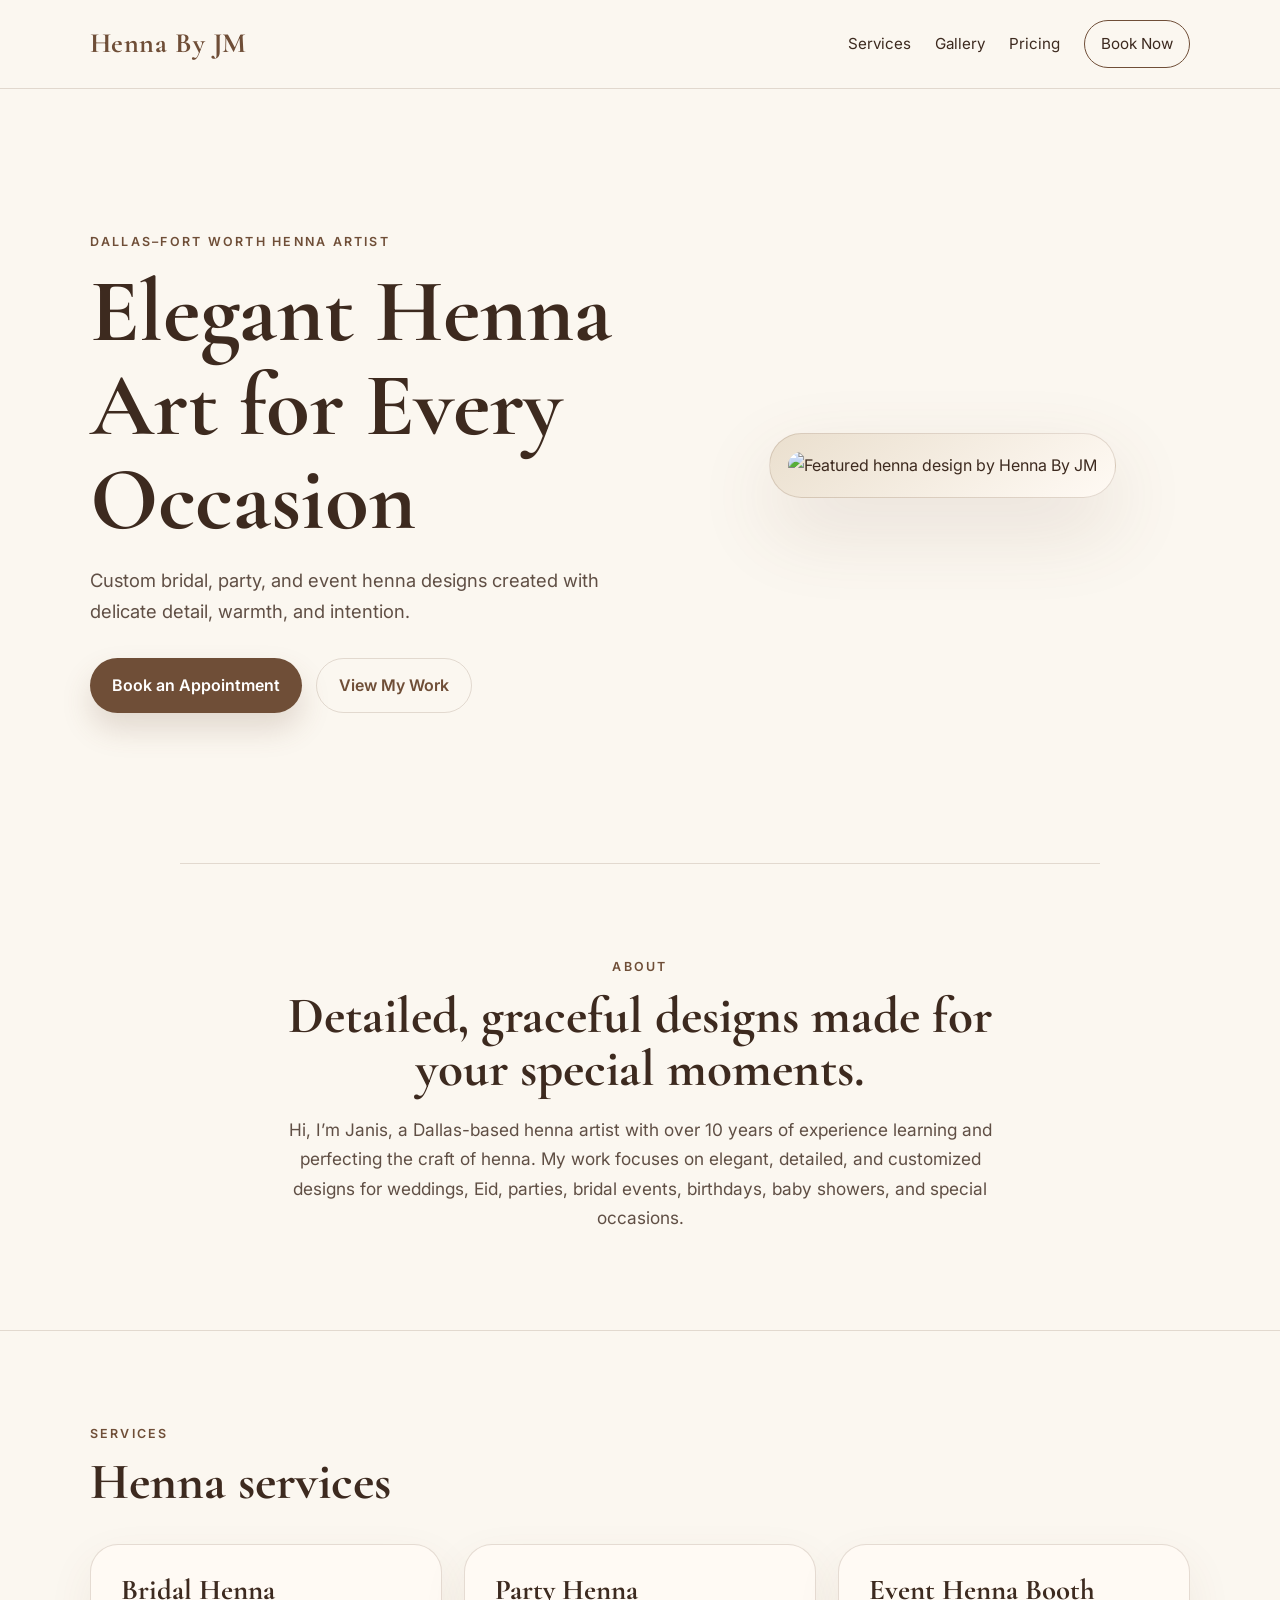
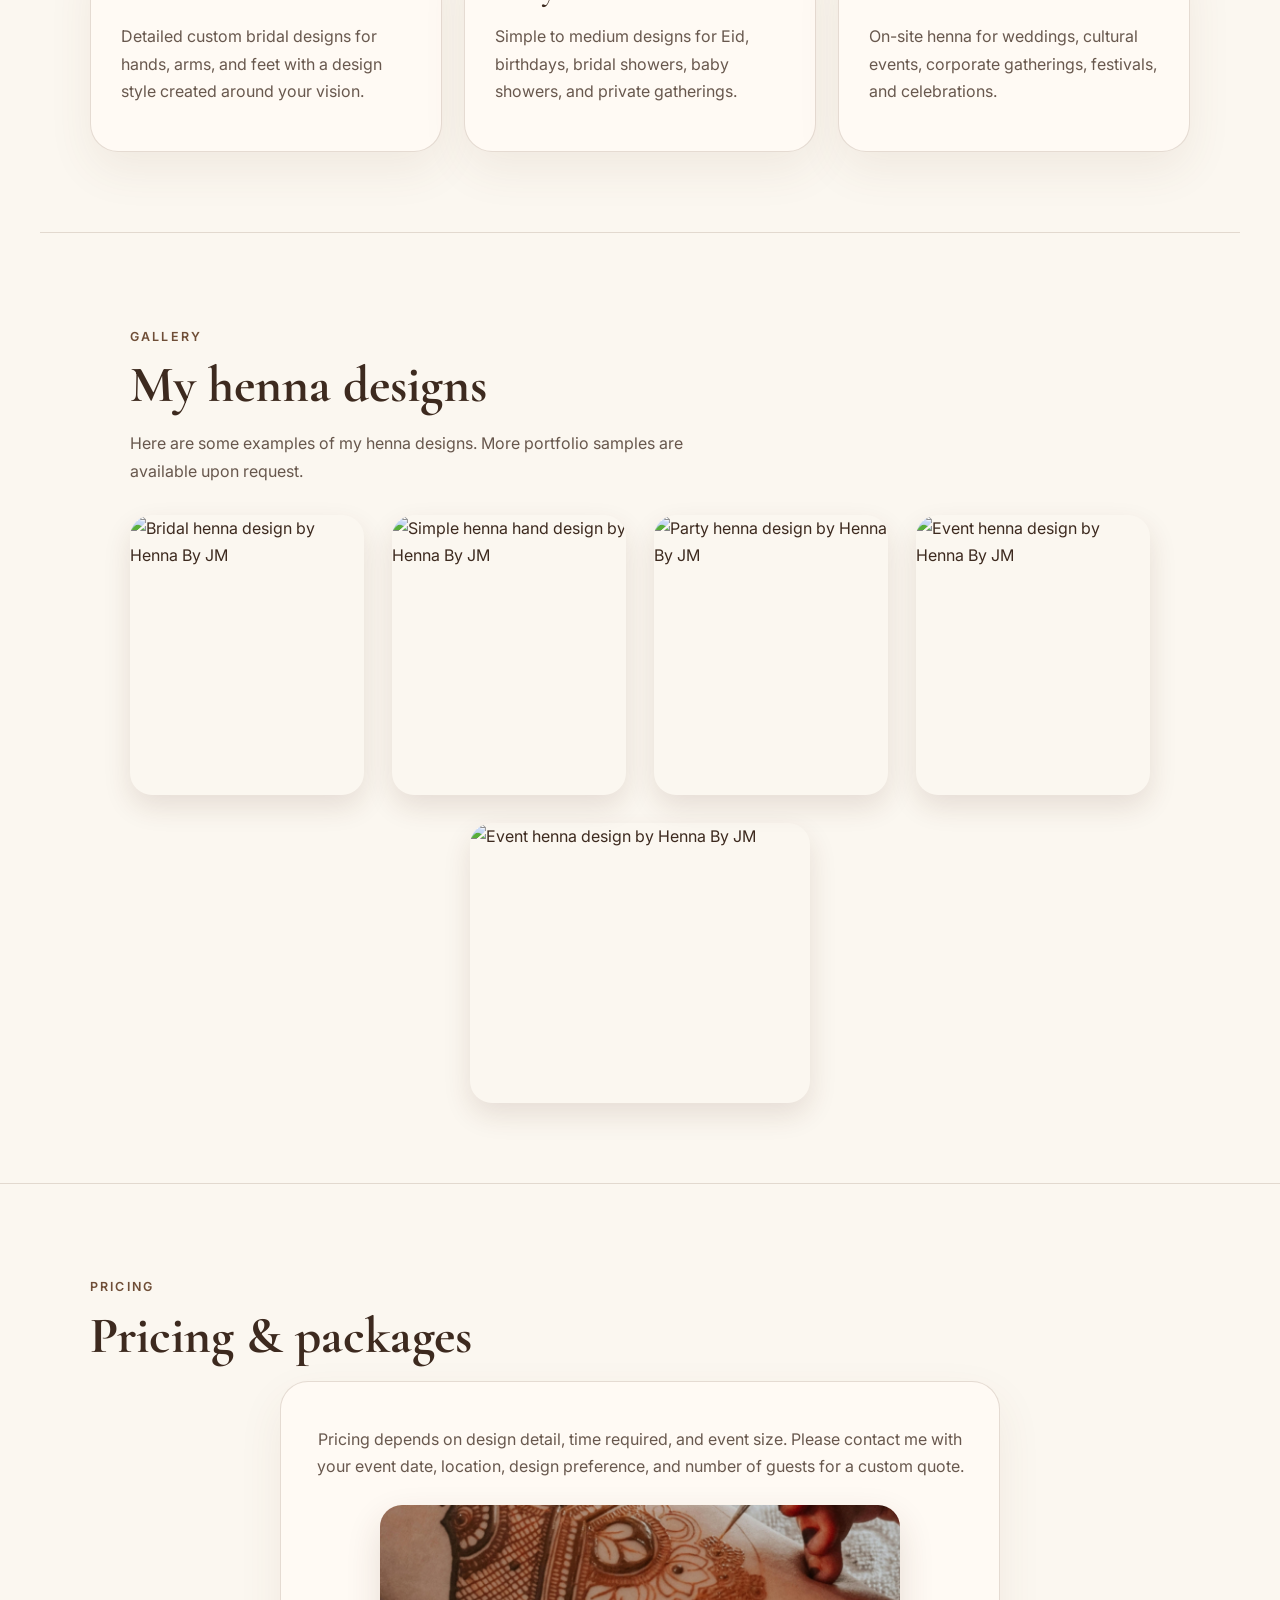
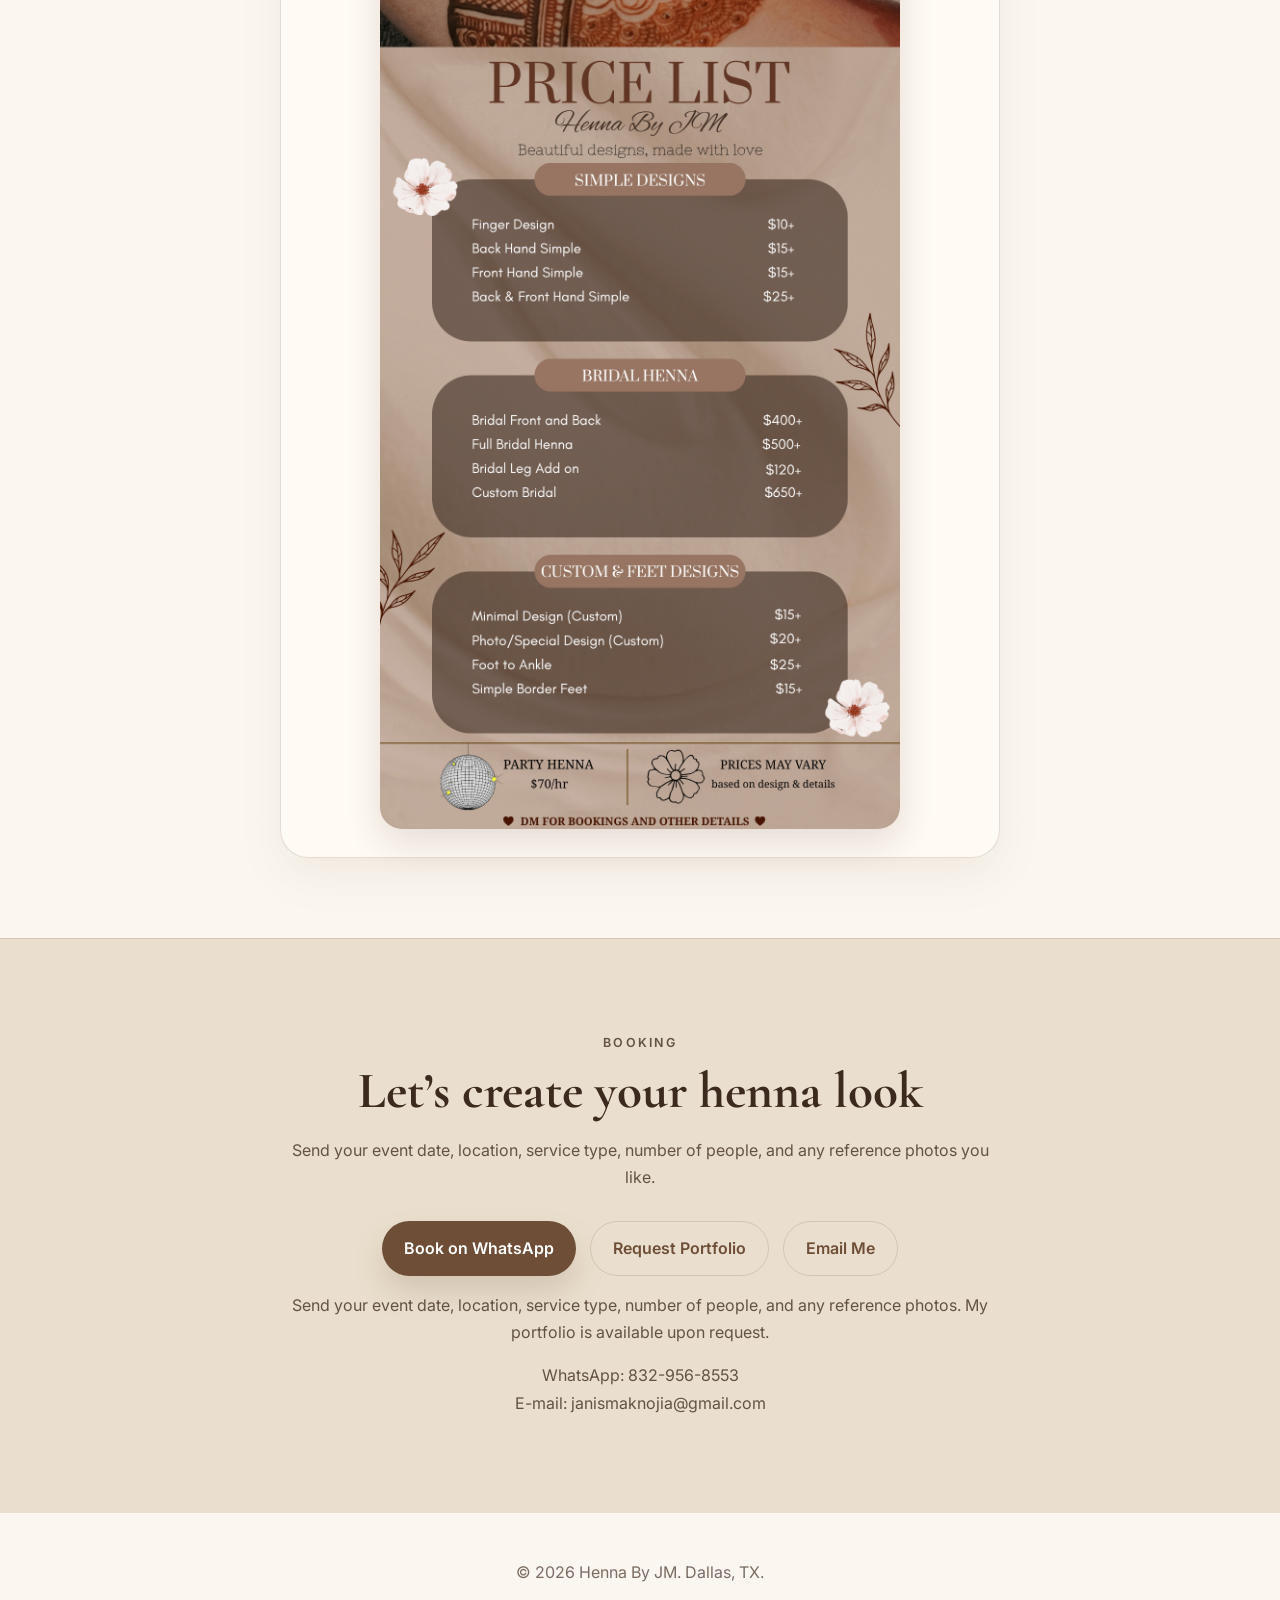
==== index.html @ cafc3045 "Add files via upload" ====
<!DOCTYPE html>
<html lang="en">
<head>
  <meta charset="UTF-8" />
  <meta name="viewport" content="width=device-width, initial-scale=1.0" />
  <title>Henna By JM | Dallas Henna Artist</title>
  <meta name="description" content="Elegant henna art for bridal, parties, Eid, weddings, and special occasions in Dallas, TX." />
  <link rel="preconnect" href="https://fonts.googleapis.com">
  <link rel="preconnect" href="https://fonts.gstatic.com" crossorigin>
  <link href="https://fonts.googleapis.com/css2?family=Cormorant+Garamond:wght@500;600;700&family=Inter:wght@300;400;500;600&display=swap" rel="stylesheet">
  <link rel="stylesheet" href="style.css" />
</head>
<body>
  <header class="site-header">
    <a href="#home" class="brand">Henna By JM</a>
    <nav class="nav">
      <a href="#services">Services</a>
      <a href="#gallery">Gallery</a>
      <a href="#pricing">Pricing</a>
      <a href="#contact" class="nav-button">Book Now</a>
    </nav>
  </header>

  <main>
    <section id="home" class="hero">
      <div class="hero-text">
        <p class="eyebrow">Dallas–Fort Worth Henna Artist</p>
        <h1>Elegant Henna Art for Every Occasion</h1>
        <p class="hero-copy">Custom bridal, party, and event henna designs created with delicate detail, warmth, and intention.</p>
        <div class="hero-actions">
          <a class="button primary" href="#contact">Book an Appointment</a>
          <a class="button secondary" href="#gallery">View My Work</a>
        </div>
      </div>
      <div class="hero-card" aria-label="Henna artwork placeholder">
        <img class="hero-image" src="henna.png.png" alt="Featured henna design by Henna By JM">
      </div>
    </section>

    <section class="intro section">
      <p class="section-label">About</p>
      <h2>Detailed, graceful designs made for your special moments.</h2>
      <p>Hi, I’m Janis, a Dallas-based henna artist with over 10 years of experience learning and perfecting the craft of henna. My work focuses on elegant, detailed, and customized designs for weddings, Eid, parties, bridal events, birthdays, baby showers, and special occasions.</p>
    </section>

    <section id="services" class="section services">
      <p class="section-label">Services</p>
      <h2>Henna services</h2>
      <div class="cards">
        <article class="card">
          <h3>Bridal Henna</h3>
          <p>Detailed custom bridal designs for hands, arms, and feet with a design style created around your vision.</p>
        </article>
        <article class="card">
          <h3>Party Henna</h3>
          <p>Simple to medium designs for Eid, birthdays, bridal showers, baby showers, and private gatherings.</p>
        </article>
        <article class="card">
          <h3>Event Henna Booth</h3>
          <p>On-site henna for weddings, cultural events, corporate gatherings, festivals, and celebrations.</p>
        </article>
      </div>
    </section>

    <section id="gallery" class="section gallery">
      <p class="section-label">Gallery</p>
      <h2>My henna designs</h2>
      <p class="gallery-note">Here are some examples of my henna designs. More portfolio samples are available upon request.</p>
      <div class="gallery-grid">
          <img src="henna16.png.png" alt="Bridal henna design by Henna By JM">
          <img src="henna10.png.png" alt="Simple henna hand design by Henna By JM">
          <img src="henna14.png.png" alt="Party henna design by Henna By JM">
          <img src="henna19.png.png" alt="Event henna design by Henna By JM">
          <img src="henna18.png.png" alt="Event henna design by Henna By JM">
           </div>
    </section>

    <section id="pricing" class="section pricing">
      <p class="section-label">Pricing</p>
      <h2>Pricing & packages</h2>
      <div class="pricing-box">
        <p>Pricing depends on design detail, time required, and event size. Please contact me with your event date, location, design preference, and number of guests for a custom quote.</p>
  <div class="pricing-image">
    <img src="pricing.png.png" alt="Henna By JM pricing list">
                 
        </ul>
      </div>
    </section>

    <section id="contact" class="section contact">
      <p class="section-label">Booking</p>
      <h2>Let’s create your henna look</h2>
      <p>Send your event date, location, service type, number of people, and any reference photos you like.</p>
      <div class="contact-actions">
        <a class="button primary" href="https://wa.me/18329568553" target="_blank" rel="noreferrer">Book on WhatsApp</a>
        <a class="button secondary" href="mailto:janismaknojia@gmail.com?subject=Henna%20 Portfolio%20Request">Request Portfolio</a>        
        <a class="button secondary" href="mailto:janismaknojia@gmail.com">Email Me</a>
      </div>
      <p class="small note">
      Send your event date, location, service type, number of people, and any reference photos. My portfolio is available upon request.
</p> 
     <p class="small note">
       WhatsApp: 832-956-8553<br>
       E-mail: janismaknojia@gmail.com
</p>
    </section>
  </main>

  <footer class="footer">
    <p>© <span id="year"></span> Henna By JM. Dallas, TX.</p>
  </footer>

  <script>
    document.getElementById('year').textContent = new Date().getFullYear();
  </script>
</body>
</html>
---- style.css ----
:root {
  --cream: #fbf7f0;
  --beige: #eadfce;
  --taupe: #b89f87;
  --brown: #6f4e37;
  --deep: #3d2a1f;
  --soft: #fffaf4;
  --line: rgba(111, 78, 55, 0.18);
}

* { box-sizing: border-box; }
html { scroll-behavior: smooth; }
body {
  margin: 0;
  background: var(--cream);
  color: var(--deep);
  font-family: 'Inter', sans-serif;
  line-height: 1.7;
}

.site-header {
  position: sticky;
  top: 0;
  z-index: 10;
  display: flex;
  justify-content: space-between;
  align-items: center;
  padding: 20px 7%;
  background: rgba(251, 247, 240, 0.92);
  backdrop-filter: blur(12px);
  border-bottom: 1px solid var(--line);
}

.brand {
  font-family: 'Cormorant Garamond', serif;
  font-size: 1.75rem;
  font-weight: 700;
  color: var(--brown);
  text-decoration: none;
  letter-spacing: 0.02em;
}

.nav { display: flex; align-items: center; gap: 24px; }
.nav a {
  color: var(--deep);
  text-decoration: none;
  font-size: 0.95rem;
}
.nav a:hover { color: var(--brown); }
.nav-button {
  padding: 10px 16px;
  border: 1px solid var(--brown);
  border-radius: 999px;
}

.hero {
  min-height: 86vh;
  display: grid;
  grid-template-columns: 1.05fr 0.95fr;
  gap: 56px;
  align-items: center;
  padding: 70px 7% 90px;
}

.eyebrow, .section-label {
  text-transform: uppercase;
  letter-spacing: 0.18em;
  color: var(--brown);
  font-size: 0.78rem;
  font-weight: 600;
  margin-bottom: 12px;
}

h1, h2, h3 {
  font-family: 'Cormorant Garamond', serif;
  line-height: 1.05;
  margin: 0 0 18px;
  color: var(--deep);
}

h1 { font-size: clamp(3rem, 7vw, 6.5rem); }
h2 { font-size: clamp(2.1rem, 4vw, 3.6rem); }
h3 { font-size: 1.8rem; }

.hero-copy {
  max-width: 620px;
  font-size: 1.15rem;
  color: rgba(61, 42, 31, 0.82);
}

.hero-actions, .contact-actions {
  display: flex;
  flex-wrap: wrap;
  gap: 14px;
  margin-top: 30px;
}

.button {
  display: inline-flex;
  align-items: center;
  justify-content: center;
  padding: 13px 22px;
  border-radius: 999px;
  text-decoration: none;
  font-weight: 600;
  transition: transform 0.2s ease, box-shadow 0.2s ease;
}
.button:hover { transform: translateY(-2px); }
.primary {
  background: var(--brown);
  color: white;
  box-shadow: 0 16px 30px rgba(111, 78, 55, 0.18);
}
.secondary {
  background: transparent;
  color: var(--brown);
  border: 1px solid var(--line);
}

.hero-card {
  background: linear-gradient(145deg, var(--beige), var(--soft));
  border: 1px solid var(--line);
  border-radius: 36px;
  padding: 18px;
  box-shadow: 0 30px 80px rgba(111, 78, 55, 0.14);
}

.photo-placeholder {
  min-height: 260px;
  border-radius: 28px;
  border: 1px dashed rgba(111, 78, 55, 0.36);
  background:
    radial-gradient(circle at 30% 20%, rgba(184, 159, 135, 0.22), transparent 32%),
    linear-gradient(145deg, #f7efe4, #fffaf4);
  display: flex;
  align-items: center;
  justify-content: center;
  text-align: center;
  padding: 28px;
  color: rgba(61, 42, 31, 0.58);
  font-family: 'Cormorant Garamond', serif;
  font-size: 1.4rem;
}
.photo-placeholder.large { min-height: 560px; }

.section {
  padding: 85px 7%;
  border-top: 1px solid var(--line);
}
.intro {
  max-width: 920px;
  margin: 0 auto;
  text-align: center;
}
.intro p:last-child {
  font-size: 1.08rem;
  color: rgba(61, 42, 31, 0.82);
}

.cards {
  display: grid;
  grid-template-columns: repeat(3, 1fr);
  gap: 22px;
  margin-top: 34px;
}
.card, .pricing-box {
  background: var(--soft);
  border: 1px solid var(--line);
  border-radius: 28px;
  padding: 30px;
  box-shadow: 0 18px 45px rgba(111, 78, 55, 0.08);
}
.card p, .pricing-box p, .pricing-box li, .contact p {
  color: rgba(61, 42, 31, 0.78);
}

.gallery-note { max-width: 620px; color: rgba(61, 42, 31, 0.78); }
.gallery-grid {
  display: grid;
  grid-template-columns: repeat(4, 1fr);
  gap: 18px;
  margin-top: 30px;
}

.pricing-box { max-width: 760px; }
ul { padding-left: 20px; }
li { margin: 10px 0; }

.contact {
  background: var(--beige);
  text-align: center;
}
.contact p { max-width: 720px; margin-left: auto; margin-right: auto; }
.contact-actions { justify-content: center; }
.small-note { font-size: 0.88rem; margin-top: 18px; }

.footer {
  padding: 30px 7%;
  text-align: center;
  color: rgba(61, 42, 31, 0.68);
}

@media (max-width: 900px) {
  .site-header { align-items: flex-start; gap: 16px; flex-direction: column; }
  .nav { flex-wrap: wrap; gap: 14px; }
  .hero { grid-template-columns: 1fr; padding-top: 48px; }
  .photo-placeholder.large { min-height: 360px; }
  .cards, .gallery-grid { grid-template-columns: 1fr; }
}
/* CLEAN IMAGE FORMATTING */

/* Hero section image */
.hero-card {
  max-width: 520px;
  margin: 0 auto;
  padding: 18px;
  display: flex;
  justify-content: center;
  align-items: center;
}

.hero-image {
  width: 100%;
  max-width: 500px;
  height: auto;
  max-height: 500px;
  object-fit: contain;
  border-radius: 22px;
  display: block;
  margin: 0 auto;
}

/* Gallery section */
.gallery {
  max-width: 1200px;
  margin: 0 auto;
}

.gallery-grid {
  display: grid;
  grid-template-columns: repeat(4, 1fr);
  gap: 28px;
  align-items: start;
}

.gallery-grid img {
  width: 100%;
  height: 280px;
  object-fit: cover;
  border-radius: 22px;
  display: block;
  box-shadow: 0 12px 28px rgba(80, 45, 25, 0.12);
}

/* Pricing section */
.pricing-box {
  max-width: 720px;
  margin: 0 auto;
  padding: 28px;
  text-align: center;
}

.pricing-box p {
  margin-bottom: 24px;
}

.pricing-image {
  margin-top: 24px;
  text-align: center;
}

.pricing-image img {
  width: 100%;
  max-width: 520px;
  height: auto;
  border-radius: 22px;
  display: block;
  margin: 0 auto;
  box-shadow: 0 14px 35px rgba(80, 45, 25, 0.14);
}

/* Cleaner spacing between sections */
.section {
  padding-top: 80px;
  padding-bottom: 80px;
}

/* Mobile formatting */
@media (max-width: 900px) {
  .gallery-grid {
    grid-template-columns: repeat(2, 1fr);
    gap: 20px;
  }

  .gallery-grid img {
    height: 260px;
  }

  .hero-image {
    max-width: 400px;
    max-height: 400px;
  }
}

@media (max-width: 600px) {
  .gallery-grid {
    grid-template-columns: 1fr;
  }

  .gallery-grid img {
    height: 320px;
  }

  .pricing-box {
    padding: 20px;
  }

  .pricing-image img {
    max-width: 100%;
  }
}
.gallery-grid img:nth-child(5) {
  grid-column: 2 / span 2;
  justify-self: center;
  max-width: 340px;
}
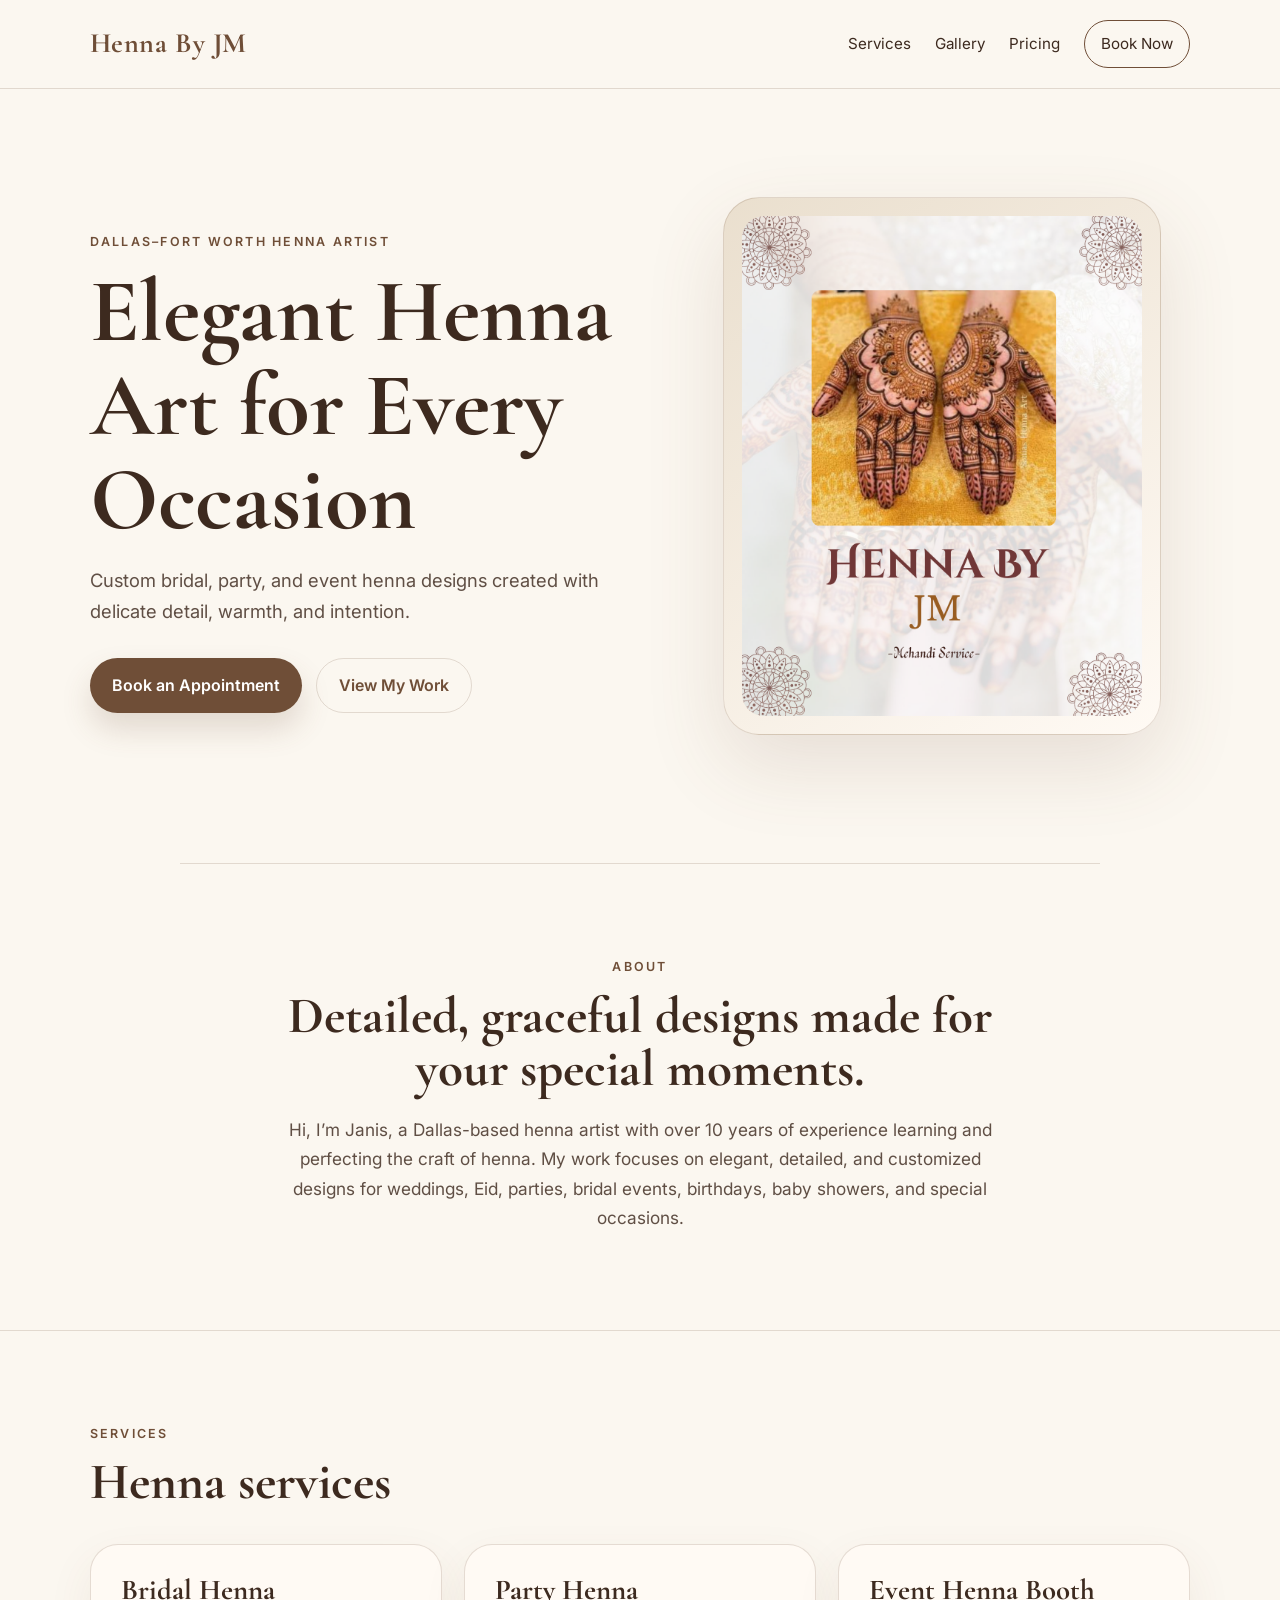
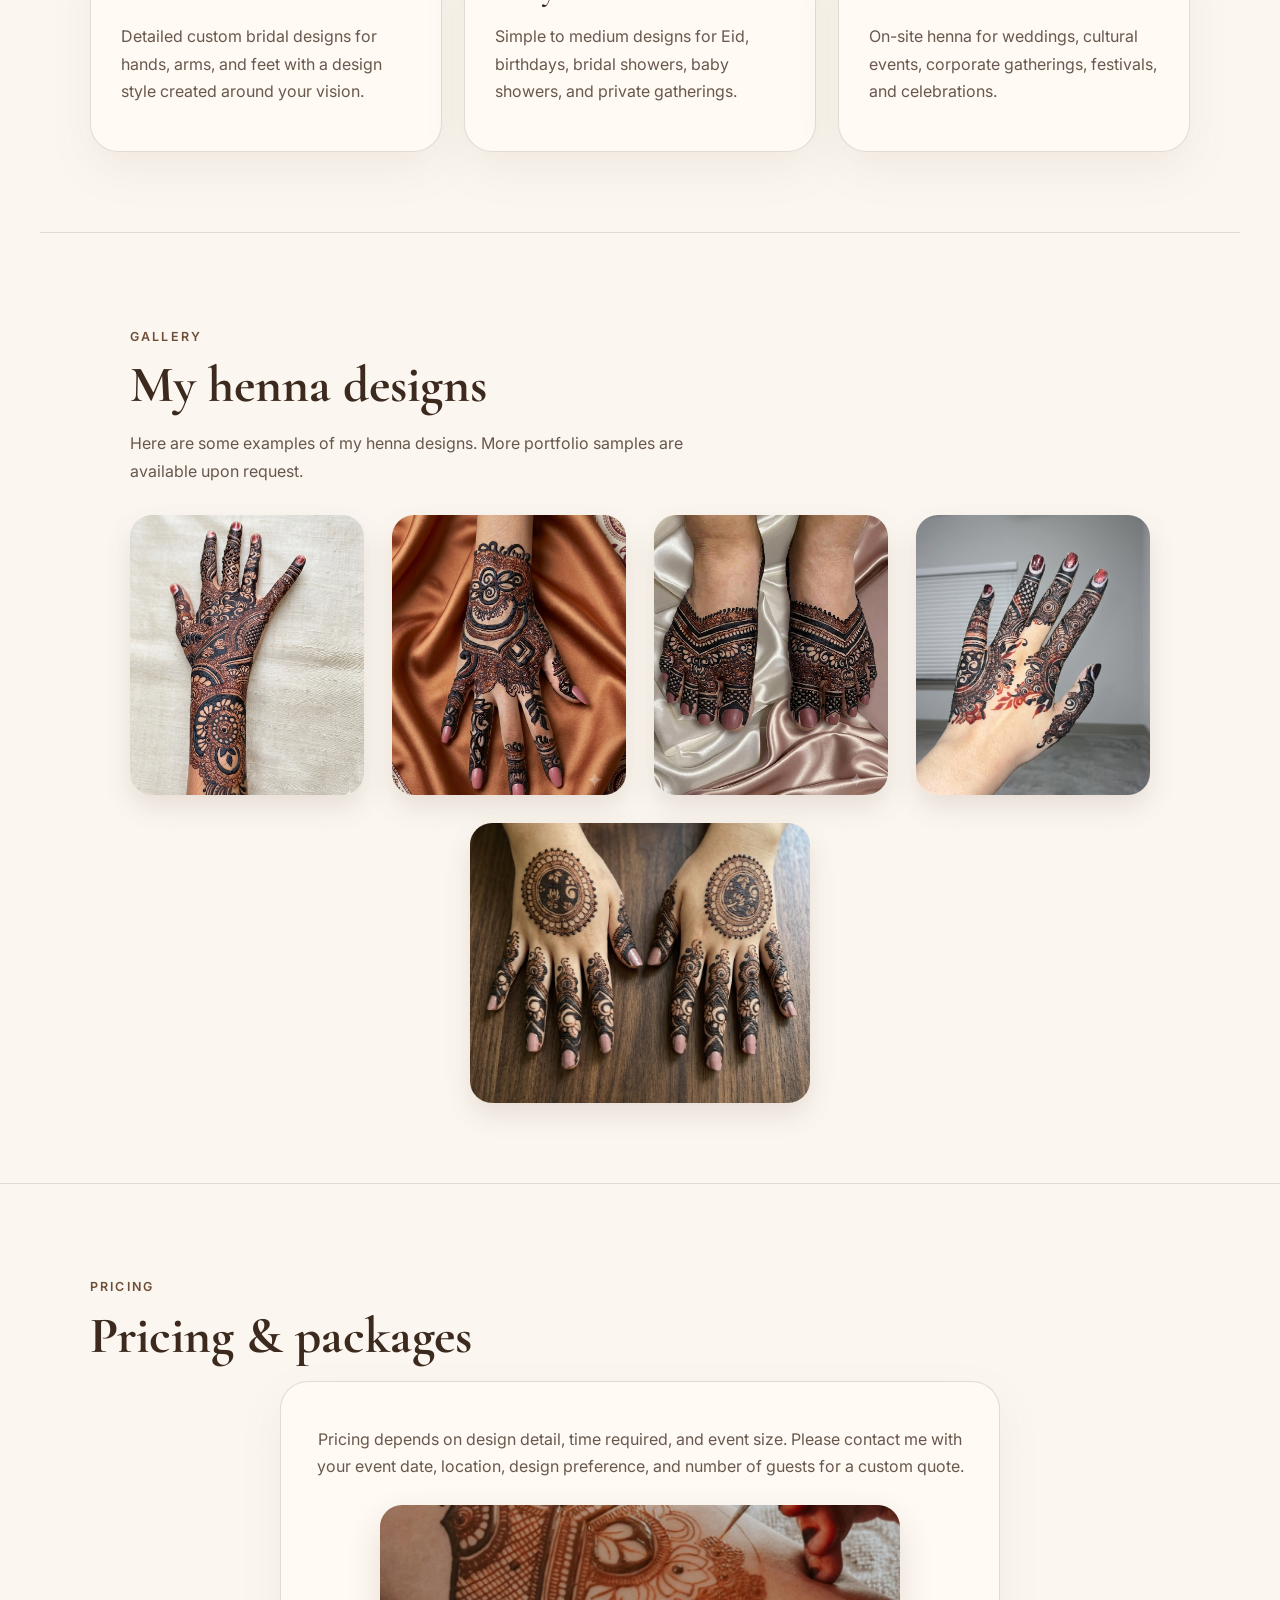
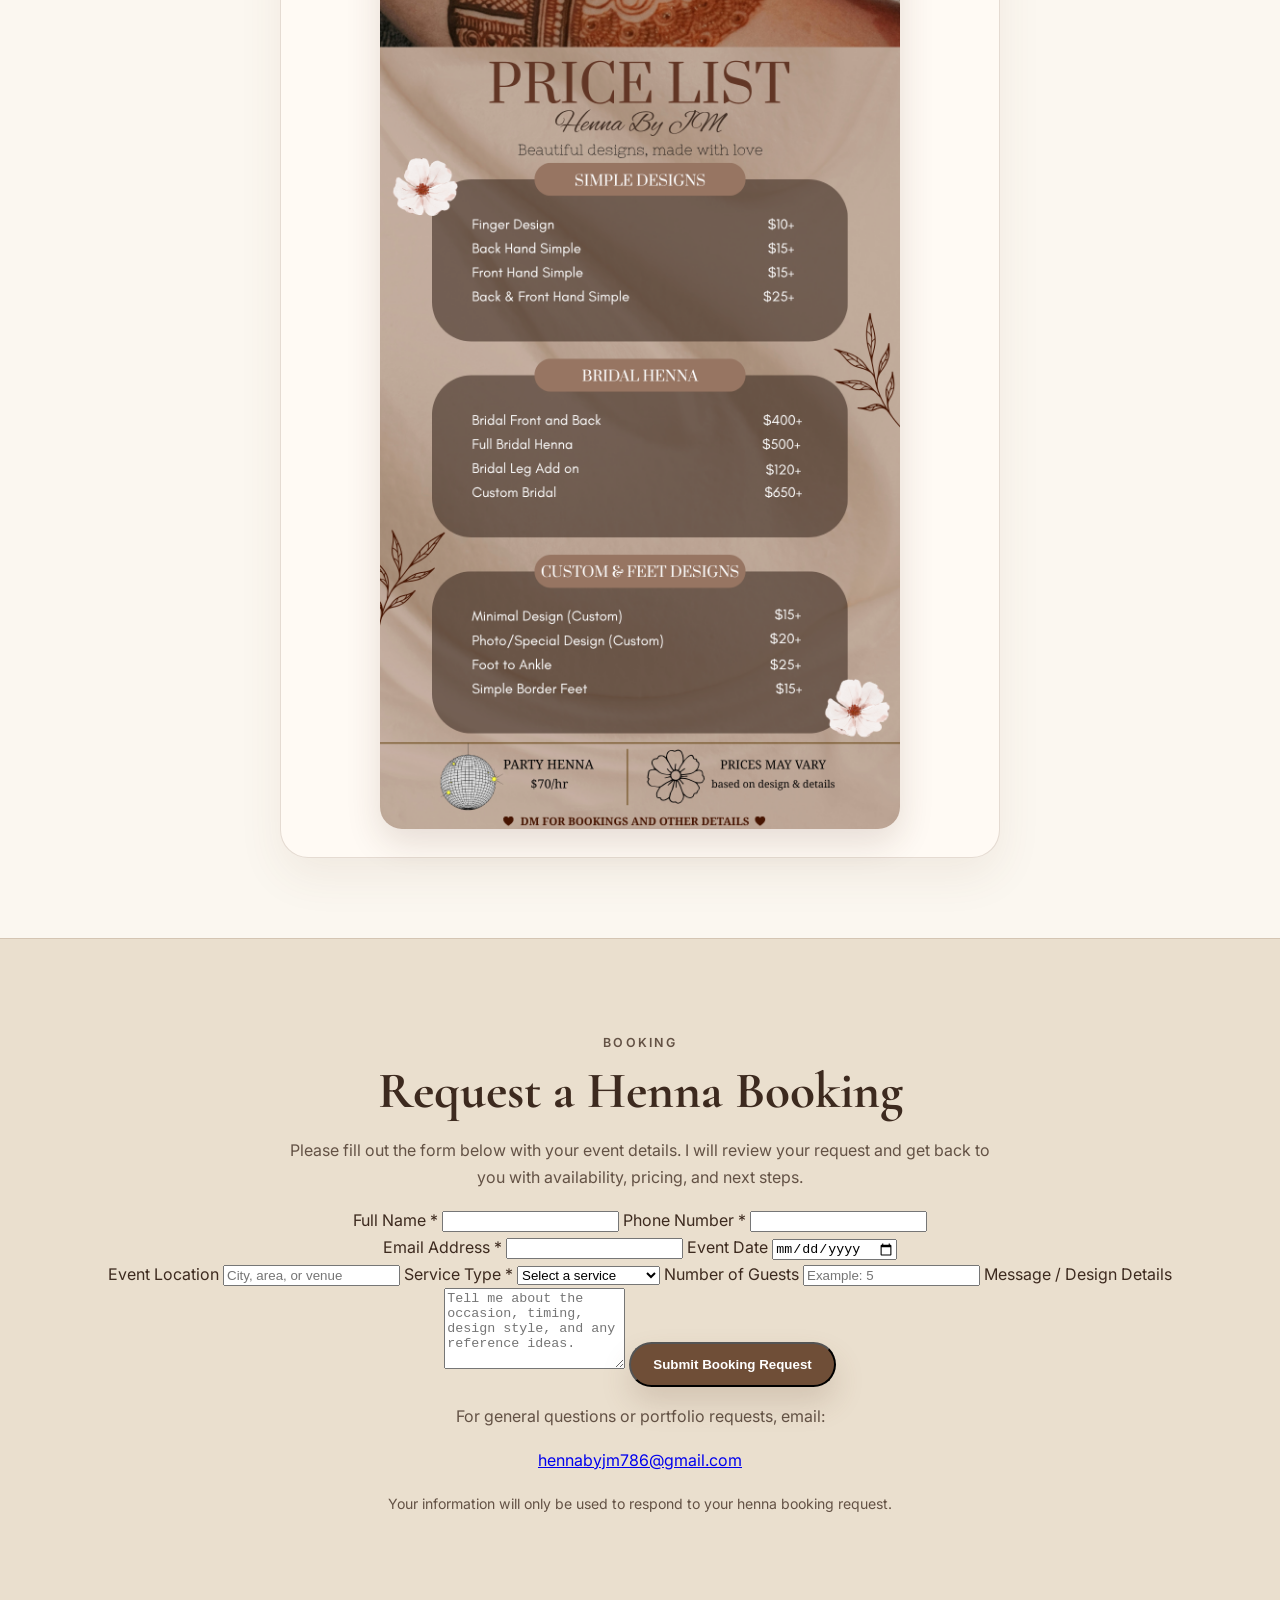
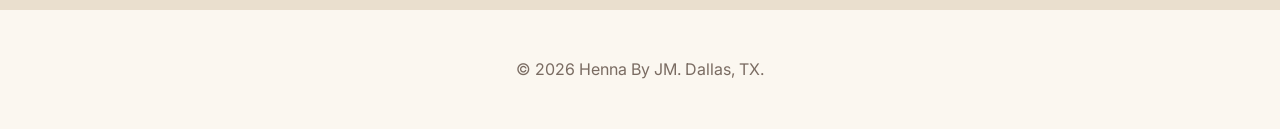
==== commit 23b089e3: "Update index.html" ====
--- a/index.html
+++ b/index.html
@@ -89,21 +89,77 @@
 
     <section id="contact" class="section contact">
       <p class="section-label">Booking</p>
-      <h2>Let’s create your henna look</h2>
-      <p>Send your event date, location, service type, number of people, and any reference photos you like.</p>
-      <div class="contact-actions">
-        <a class="button primary" href="https://wa.me/18329568553" target="_blank" rel="noreferrer">Book on WhatsApp</a>
-        <a class="button secondary" href="mailto:janismaknojia@gmail.com?subject=Henna%20 Portfolio%20Request">Request Portfolio</a>        
-        <a class="button secondary" href="mailto:janismaknojia@gmail.com">Email Me</a>
-      </div>
-      <p class="small note">
-      Send your event date, location, service type, number of people, and any reference photos. My portfolio is available upon request.
-</p> 
-     <p class="small note">
-       WhatsApp: 832-956-8553<br>
-       E-mail: janismaknojia@gmail.com
-</p>
-    </section>
+      <h2>Request a Henna Booking</h2>
+  <p>
+    Please fill out the form below with your event details. I will review your request and get back to you with availability, pricing, and next steps.
+  </p>
+
+  <form class="booking-form" action="https://formspree.io/f/xeebqwjq" method="POST">
+    <div class="form-row">
+      <label>
+        Full Name *
+        <input type="text" name="Full Name" required>
+      </label>
+
+      <label>
+        Phone Number *
+        <input type="tel" name="Phone Number" required>
+      </label>
+    </div>
+
+    <div class="form-row">
+      <label>
+        Email Address *
+        <input type="email" name="Email Address" required>
+      </label>
+
+      <label>
+        Event Date
+        <input type="date" name="Event Date">
+      </label>
+    </div>
+
+    <label>
+      Event Location
+      <input type="text" name="Event Location" placeholder="City, area, or venue">
+    </label>
+
+    <label>
+      Service Type *
+      <select name="Service Type" required>
+        <option value="">Select a service</option>
+        <option value="Bridal Henna">Bridal Henna</option>
+        <option value="Party / Guest Henna">Party / Guest Henna</option>
+        <option value="Event Henna Booth">Event Henna Booth</option>
+        <option value="Custom Design">Custom Design</option>
+        <option value="Not Sure Yet">Not Sure Yet</option>
+      </select>
+    </label>
+
+    <label>
+      Number of Guests
+      <input type="number" name="Number of Guests" min="1" placeholder="Example: 5">
+    </label>
+
+    <label>
+      Message / Design Details
+      <textarea name="Message" rows="5" placeholder="Tell me about the occasion, timing, design style, and any reference ideas."></textarea>
+    </label>
+
+    <button class="button primary" type="submit">Submit Booking Request</button>
+  </form>
+
+  <div class="email-contact">
+    <p>For general questions or portfolio requests, email:</p>
+    <a href="mailto:hennabyjm786@gmail.com?subject=Henna%20Portfolio%20Request">
+      hennabyjm786@gmail.com
+    </a>
+  </div>
+
+  <p class="small-note">
+    Your information will only be used to respond to your henna booking request.
+  </p>
+</section>
   </main>
 
   <footer class="footer">
